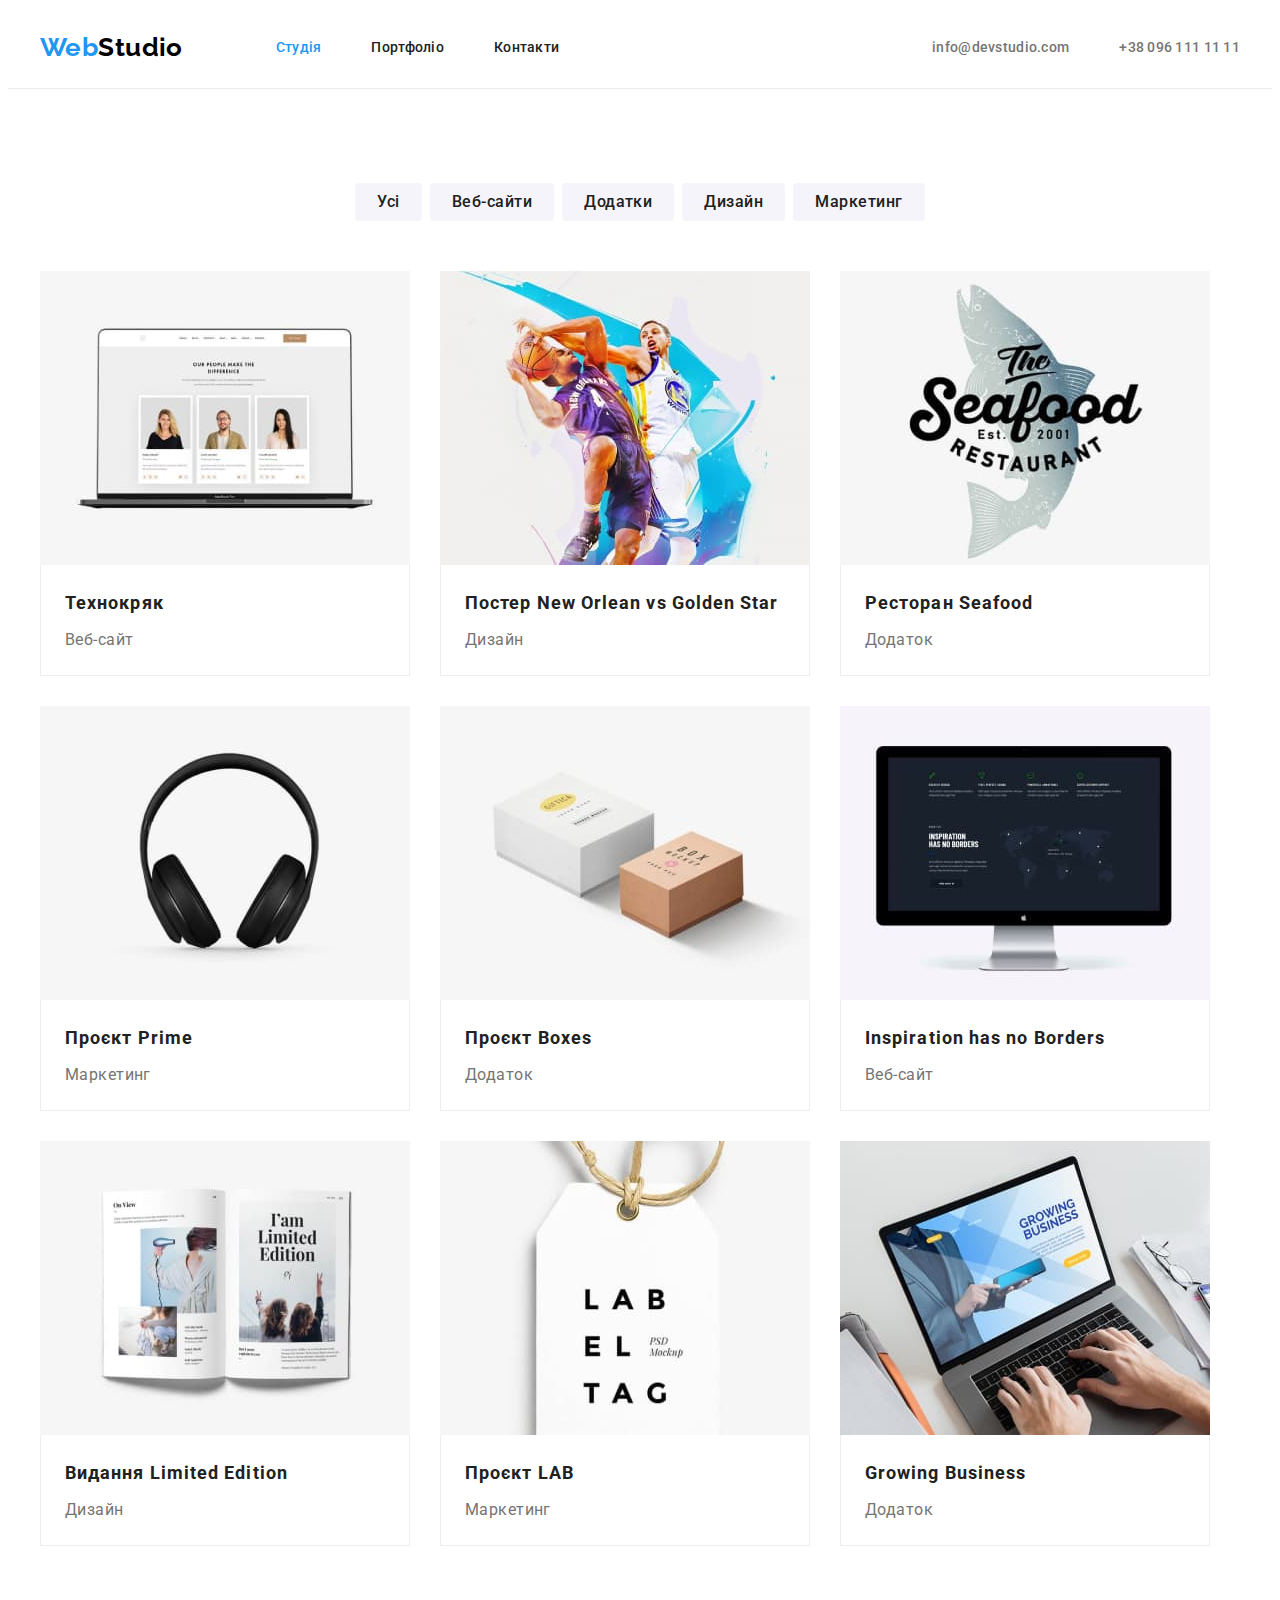
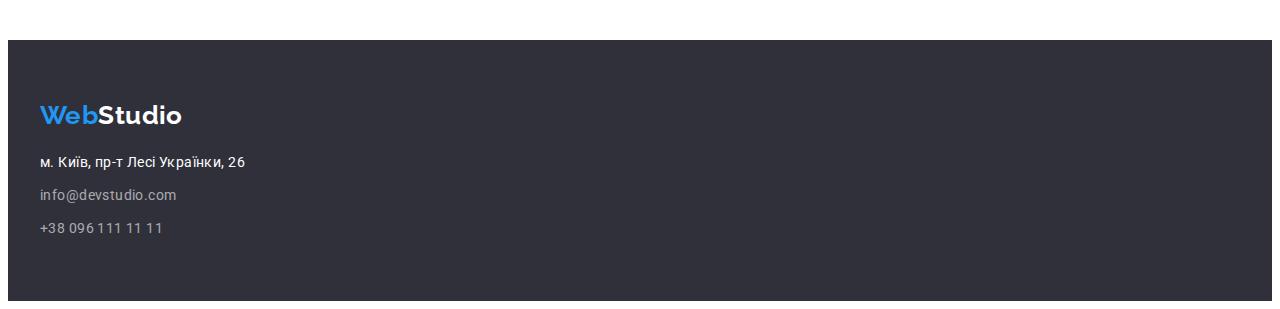
==== portfolio.html @ 428d8278 "Initial commit" ====
<!DOCTYPE html>
<html lang="uk">
  <head>
    <meta charset="UTF-8" />
    <meta
      http-equiv="X-UA-Compatible"
      content="IE=edge"
    />
    <meta
      name="viewport"
      content="width=device-width, initial-scale=1.0"
    />
    <title>Portfolio</title>
    <link
      rel="preconnect"
      href="https://fonts.googleapis.com"
    />
    <link
      rel="preconnect"
      href="https://fonts.gstatic.com"
      crossorigin
    />
    <link
      href="https://fonts.googleapis.com/css2?family=Raleway:wght@700&family=Roboto:wght@400;500;700;900&display=swap"
      rel="stylesheet"
    />
    <link
      rel="stylesheet"
      href="https://cdnjs.cloudflare.com/ajax/libs/modern-normalize/1.1.0/modern-normalize.min.css"
      integrity="sha512-wpPYUAdjBVSE4KJnH1VR1HeZfpl1ub8YT/NKx4PuQ5NmX2tKuGu6U/JRp5y+Y8XG2tV+wKQpNHVUX03MfMFn9Q=="
      crossorigin="anonymous"
      referrerpolicy="no-referrer"
    />
    <link
      rel="stylesheet"
      href="./css/styles.css"
    />
  </head>
  <body>
    <header class="page-header">
      <div class="container header-container">
        <nav class="nav-header">
          <a
            class="logo logo-first"
            lang="en"
            href="./index.html"
            >Web<span class="logo-header">Studio</span></a
          >
          <ul class="list nav-list">
            <li>
              <a
                class="nav-link link-current"
                href="./index.html"
                >Студія</a
              >
            </li>
            <li>
              <a
                class="nav-link"
                href="./portfolio.html"
                >Портфоліо</a
              >
            </li>
            <li>
              <a
                class="nav-link"
                href="#"
                >Контакти</a
              >
            </li>
          </ul>
        </nav>
        <div class="contact-box">
          <ul class="list contact-list">
            <li>
              <a
                class="contact-link"
                href="mailto:info@devstudio.com"
                >info@devstudio.com</a
              >
            </li>
            <li>
              <a
                class="contact-link"
                href="tel:+380961111111"
                >+38 096 111 11 11</a
              >
            </li>
          </ul>
        </div>
      </div>
    </header>
    <main>
      <section class="section section-portfolio">
        <div class="container">
          <h1 class="visually-hidden">Наші роботи</h1>
          <ul class="list button-list">
            <li class="button-item">
              <button
                class="button-portfolio"
                type="button"
              >
                Усі
              </button>
            </li>
            <li class="button-item">
              <button
                class="button-portfolio"
                type="button"
              >
                Веб-сайти
              </button>
            </li>
            <li class="button-item">
              <button
                class="button-portfolio"
                type="button"
              >
                Додатки
              </button>
            </li>
            <li class="button-item">
              <button
                class="button-portfolio"
                type="button"
              >
                Дизайн
              </button>
            </li>
            <li class="button-item">
              <button
                class="button-portfolio"
                type="button"
              >
                Маркетинг
              </button>
            </li>
          </ul>
          <ul class="list cards-list">
            <li class="card-item">
              <a
                class="cards-image"
                href=""
                ><img
                  src="./images/work1.jpg"
                  alt="Екран з картками співробітників"
                  width="370"
              /></a>
              <div class="works-box">
                <h2 class="works-title">Технокряк</h2>
                <p class="works-sub-title">Веб-сайт</p>
              </div>
            </li>
            <li class="card-item">
              <a
                class="cards-image"
                href=""
                ><img
                  src="./images/work2.jpg"
                  alt="Два баскетболисти з м'ячем"
                  width="370"
              /></a>
              <div class="works-box">
                <h2 class="works-title">
                  Постер <span lang="en">New Orlean vs Golden Star</span>
                </h2>
                <p class="works-sub-title">Дизайн</p>
              </div>
            </li>
            <li class="card-item">
              <a
                class="cards-image"
                href=""
                ><img
                  src="./images/work3.jpg"
                  alt="Логотип ресторану морської кухні"
                  width="370"
              /></a>
              <div class="works-box">
                <h2 class="works-title">
                  Ресторан <span lang="en">Seafood</span>
                </h2>
                <p class="works-sub-title">Додаток</p>
              </div>
            </li>
            <li class="card-item">
              <a
                class="cards-image"
                href=""
                ><img
                  src="./images/work4.jpg"
                  alt="Навушники"
                  width="370"
              /></a>
              <div class="works-box">
                <h2 class="works-title">Проєкт <span lang="en">Prime</span></h2>
                <p class="works-sub-title">Маркетинг</p>
              </div>
            </li>
            <li class="card-item">
              <a
                class="cards-image"
                href=""
                ><img
                  src="./images/work5.jpg"
                  alt="Дві коробки"
                  width="370"
              /></a>
              <div class="works-box">
                <h2 class="works-title">Проєкт <span lang="en">Boxes</span></h2>
                <p class="works-sub-title">Додаток</p>
              </div>
            </li>
            <li class="card-item">
              <a
                class="cards-image"
                href=""
                ><img
                  src="./images/work6.jpg"
                  alt="Комп'ютер"
                  width="370"
              /></a>
              <div class="works-box">
                <h2
                  lang="en"
                  class="works-title"
                >
                  Inspiration has no Borders
                </h2>
                <p class="works-sub-title">Веб-сайт</p>
              </div>
            </li>
            <li class="card-item">
              <a
                class="cards-image"
                href=""
                ><img
                  src="./images/work7.jpg"
                  alt="Відкрита книга"
                  width="370"
              /></a>
              <div class="works-box">
                <h2 class="works-title">
                  Видання <span lang="en">Limited Edition</span>
                </h2>
                <p class="works-sub-title">Дизайн</p>
              </div>
            </li>
            <li class="card-item">
              <a
                class="cards-image"
                href=""
                ><img
                  src="./images/work8.jpg"
                  alt="Етикетка"
                  width="370"
              /></a>
              <div class="works-box">
                <h2 class="works-title">Проєкт <span lang="en">LAB</span></h2>
                <p class="works-sub-title">Маркетинг</p>
              </div>
            </li>
            <li class="card-item">
              <a
                class="cards-image"
                href=""
                ><img
                  src="./images/work9.jpg"
                  alt="Робота на ноутбуці"
                  width="370"
              /></a>
              <div class="works-box">
                <h2
                  class="works-title"
                  lang="en"
                >
                  Growing Business
                </h2>
                <p class="works-sub-title">Додаток</p>
              </div>
            </li>
          </ul>
        </div>
      </section>
    </main>
    <footer class="footer">
      <div class="container">
        <a
          class="logo logo-second"
          lang="en"
          href="./index.html"
          >Web<span class="logo-footer">Studio</span></a
        >
        <address>
          <ul class="list">
            <li class="address-item">
              <a
                class="footer-address link"
                href="https://goo.gl/maps/CPtrU1FHBa2aNyZL9"
                target="_blank"
                rel="noopener noreferrer nofollow"
                >м. Київ, пр-т Лесі Українки, 26</a
              >
            </li>
            <li class="address-item">
              <a
                class="footer-link link"
                href="mailto:info@devstudio.com"
                >info@devstudio.com</a
              >
            </li>
            <li class="address-item">
              <a
                class="footer-link link"
                href="tel:+380961111111"
                >+38 096 111 11 11</a
              >
            </li>
          </ul>
        </address>
      </div>
    </footer>
  </body>
</html>
---- css/styles.css ----
:root {
  --primary-text-color: #757575;
  --primary-dark-color: #212121;
  --secondary-dark-color: #000000;
  --accent-color: #2196f3;
  --primary-light-color: #ffffff;
  --background-dark-color: #2f303a;
  --background-light-color: #f5f5f5;
  --background-secondary-light: #f5f4fa;
  --accent-secondary-color: #188ce8;
  --secondary-light-color: rgba(255, 255, 255, 0.6);
  --border-color: #ececec;
  --border-card-color: #eeeeee;
}

body {
  background-color: var(--primary-light-color);
  color: var(--primary-text-color);
  font-family: "Roboto", sans-serif;
  letter-spacing: 0.03em;
  font-size: 14px;
}

p,
h1,
h2,
h3,
h4,
h5,
h6 {
  margin: 0;
}
ul,
ol {
  margin: 0;
  padding-left: 0;
}
button {
  cursor: pointer;
}
address {
  font-style: normal;
}
img {
  display: block;
}

/*--------------------------HEADER---------------------------*/
.container {
  width: 1200px;
  padding-left: 15px;
  padding-right: 15px;
  margin: 0 auto;
  /*outline: 2px solid red;*/
}

.page-header {
  padding-top: 24px;
  padding-bottom: 25px;
  border-bottom: 1px solid var(--border-color);
}

.section {
  padding-top: 94px;
  padding-bottom: 94px;
  margin: 0 auto;
}

.nav-header,
.nav-list,
.header-container,
.contact-list {
  display: flex;
  align-items: center;
}

.header-container {
  justify-content: space-between;
}

.nav-list,
.contact-list {
  gap: 50px;
}

.logo {
  font-family: "Raleway";
  font-weight: 700;
  font-size: 26px;
  line-height: 1.19;
  color: var(--accent-color);
  text-decoration: none;
}

.logo-first {
  margin-right: 93px;
}
.logo-header {
  color: var(--secondary-dark-color);
}

.logo-footer {
  color: var(--primary-light-color);
}

.logo-second {
  display: inline-block;
  margin-bottom: 20px;
}

.list {
  list-style: none;
}

.nav-link,
.contact-link {
  font-weight: 500;
  line-height: 1.14;
  letter-spacing: 0.02em;
  text-decoration: none;
}

.nav-link {
  color: var(--primary-dark-color);
}

.contact-link {
  color: var(--primary-text-color);
}

.nav-link:hover,
.nav-link:focus {
  color: var(--accent-color);
}

.contact-link:hover,
.contact-link:focus {
  color: var(--accent-color);
}

.link-current {
  color: var(--accent-color);
}

.link {
  text-decoration: none;
}

/*--------------------HERO---------------------------*/

.main-title {
  max-width: 696px;
  height: 120px;
  margin: 0 auto;
  font-weight: 900;
  font-size: 44px;
  line-height: 1.36;
  letter-spacing: 0.06em;
  text-transform: uppercase;
  color: var(--primary-light-color);
}

.button {
  display: inline-block;
  box-sizing: border-box;
  padding: 10px 32px;
  margin-top: 30px;
  font-family: inherit;
  font-weight: 700;
  font-size: 16px;
  line-height: 1.88;
  letter-spacing: 0.06em;
  color: var(--primary-light-color);
  background-color: var(--accent-color);
  box-shadow: 0px 4px 4px rgba(0, 0, 0, 0.15);
  border-radius: 4px;
  border-color: transparent;
}

.button:hover {
  background-color: var(--accent-secondary-color);
}

/*----------------НАШІ ПЕРЕВАГИ-------------------------*/

.main-section {
  background-color: var(--background-dark-color);
  text-align: center;
  padding-top: 200px;
  padding-bottom: 200px;
}

.visually-hidden {
  position: absolute;
  width: 1px;
  height: 1px;
  margin: -1px;
  border: 0;
  padding: 0;
  white-space: nowrap;
  clip-path: inset(100%);
  clip: rect(0 0 0 0);
  overflow: hidden;
}

.benefits-list {
  display: flex;
  gap: 30px;
}

.section-title {
  margin-bottom: 50px;
  font-size: 36px;
  line-height: 1.17;
  text-align: center;
  color: var(--primary-dark-color);
}

.content-titles {
  margin-bottom: 10px;
  font-size: 14px;
  line-height: 1.14;
  text-transform: uppercase;
  color: var(--primary-dark-color);
}

.text {
  line-height: 1.71;
  color: var(--primary-text-color);
}

/*---------------------ЧИМ МИ ЗАЙМАЄМОСЯ-------------------------*/

.work-section {
  padding-top: 0px;
}

.work-list {
  display: flex;
  gap: 30px;
  margin-top: 50px;
}

.work-item {
  flex-basis: calc((100% - 60px) / 3);
}

/*------------------------------------НАША КОМАНДА-----------------------------*/

.section-team {
  background-color: var(--background-secondary-light);
}

.staff-box {
  padding-top: 30px;
  padding-bottom: 30px;
}
.team-item {
  background-color: var(--primary-light-color);
}

.team-list {
  display: flex;
  gap: 30px;
}

.team-item {
  width: calc((100% -90px) / 4);
}

.staff-title {
  margin-bottom: 10px;
  font-weight: 500;
  font-size: 16px;
  line-height: 1.19;
  text-align: center;
  color: var(--primary-dark-color);
}

.staff-position {
  font-size: 16px;
  line-height: 1.19;
  text-align: center;
}

/*---------------------FOOTER---------------------------------*/
.footer {
  background-color: #2f303a;
  padding-top: 60px;
  padding-bottom: 60px;
}

.footer-address {
  display: inline-block;
  line-height: 1.71;
  color: var(--primary-light-color);
}

.address-item:not(:last-child) {
  margin-bottom: 9px;
}

.footer-link {
  display: inline-block;
  font-style: normal;
  line-height: 1.71;
  color: var(--secondary-light-color);
}

.footer-link:hover,
.footer-link:focus {
  color: var(--accent-color);
}

/*----------------------PORTFOLIO------------------------------*/
.works-title {
  font-size: 18px;
  line-height: 2;
  letter-spacing: 0.06em;
  color: var(--primary-dark-color);
}

.works-sub-title {
  font-size: 16px;
  line-height: 1.88;
  color: var(--primary-text-color);
}

.button-portfolio {
  display: block;
  padding: 6px 22px;
  background: var(--background-secondary-light);
  border-radius: 4px;
  font-family: inherit;
  font-weight: 500;
  font-size: 16px;
  line-height: 1.62;
  text-align: center;
  letter-spacing: 0.03em;
  color: var(--primary-dark-color);
  border-radius: 4px;
  border: transparent;
}

.button-portfolio:hover,
.button-portfolio:focus {
  background-color: var(--accent-color);
  color: var(--primary-light-color);
}

.button-list {
  display: flex;
  justify-content: center;
  gap: 8px;
  margin-bottom: 50px;
}

.cards-list {
  display: flex;
  gap: 30px;
  flex-wrap: wrap;
  flex-basis: calc((100% - 60px) / 3);
}

.works-box {
  padding: 20px 24px;
  border: 1px solid var(--border-card-color);
  border-top: none;
}

.works-title {
  margin-bottom: 4px;
}
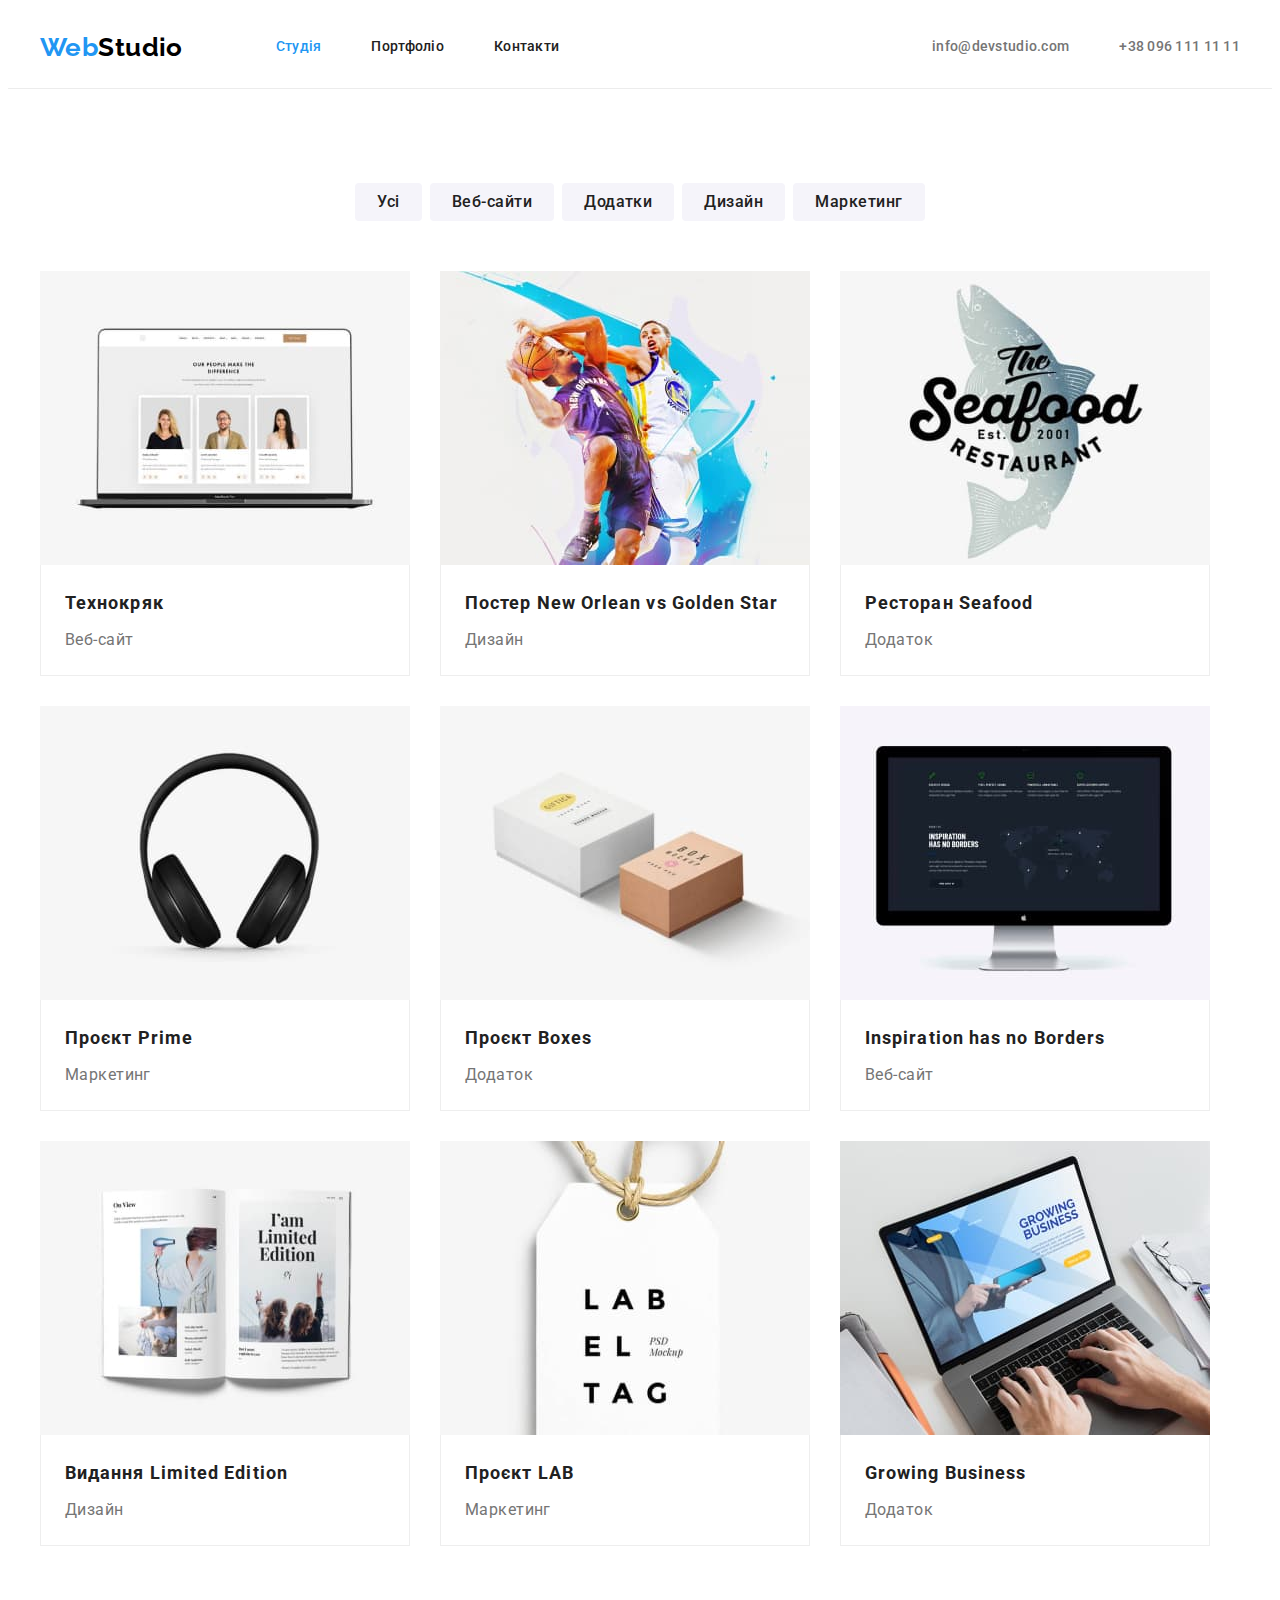
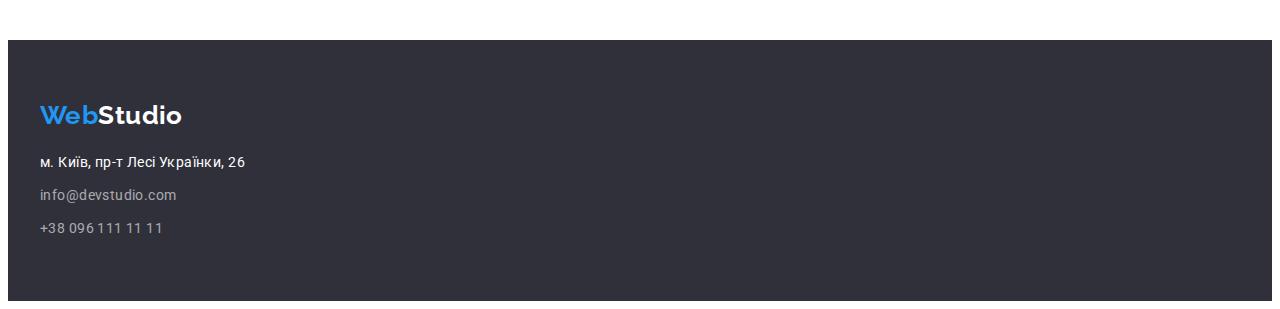
==== commit b466b308: "add styles icons in footer, add styles in portfolio" ====
--- a/portfolio.html
+++ b/portfolio.html
@@ -2,24 +2,11 @@
 <html lang="uk">
   <head>
     <meta charset="UTF-8" />
-    <meta
-      http-equiv="X-UA-Compatible"
-      content="IE=edge"
-    />
-    <meta
-      name="viewport"
-      content="width=device-width, initial-scale=1.0"
-    />
+    <meta http-equiv="X-UA-Compatible" content="IE=edge" />
+    <meta name="viewport" content="width=device-width, initial-scale=1.0" />
     <title>Portfolio</title>
-    <link
-      rel="preconnect"
-      href="https://fonts.googleapis.com"
-    />
-    <link
-      rel="preconnect"
-      href="https://fonts.gstatic.com"
-      crossorigin
-    />
+    <link rel="preconnect" href="https://fonts.googleapis.com" />
+    <link rel="preconnect" href="https://fonts.gstatic.com" crossorigin />
     <link
       href="https://fonts.googleapis.com/css2?family=Raleway:wght@700&family=Roboto:wght@400;500;700;900&display=swap"
       rel="stylesheet"
@@ -31,60 +18,34 @@
       crossorigin="anonymous"
       referrerpolicy="no-referrer"
     />
-    <link
-      rel="stylesheet"
-      href="./css/styles.css"
-    />
+    <link rel="stylesheet" href="./css/styles.css" />
   </head>
   <body>
     <header class="page-header">
       <div class="container header-container">
         <nav class="nav-header">
-          <a
-            class="logo logo-first"
-            lang="en"
-            href="./index.html"
+          <a class="logo logo-first" lang="en" href="./index.html"
             >Web<span class="logo-header">Studio</span></a
           >
           <ul class="list nav-list">
             <li>
-              <a
-                class="nav-link link-current"
-                href="./index.html"
-                >Студія</a
-              >
+              <a class="nav-link link-current" href="./index.html">Студія</a>
             </li>
             <li>
-              <a
-                class="nav-link"
-                href="./portfolio.html"
-                >Портфоліо</a
-              >
+              <a class="nav-link" href="./portfolio.html">Портфоліо</a>
             </li>
             <li>
-              <a
-                class="nav-link"
-                href="#"
-                >Контакти</a
-              >
+              <a class="nav-link" href="#">Контакти</a>
             </li>
           </ul>
         </nav>
         <div class="contact-box">
           <ul class="list contact-list">
             <li>
-              <a
-                class="contact-link"
-                href="mailto:info@devstudio.com"
-                >info@devstudio.com</a
-              >
+              <a class="contact-link" href="mailto:info@devstudio.com">info@devstudio.com</a>
             </li>
             <li>
-              <a
-                class="contact-link"
-                href="tel:+380961111111"
-                >+38 096 111 11 11</a
-              >
+              <a class="contact-link" href="tel:+380961111111">+38 096 111 11 11</a>
             </li>
           </ul>
         </div>
@@ -96,188 +57,104 @@
           <h1 class="visually-hidden">Наші роботи</h1>
           <ul class="list button-list">
             <li class="button-item">
-              <button
-                class="button-portfolio"
-                type="button"
-              >
-                Усі
-              </button>
+              <button class="button-portfolio" type="button">Усі</button>
             </li>
             <li class="button-item">
-              <button
-                class="button-portfolio"
-                type="button"
-              >
-                Веб-сайти
-              </button>
+              <button class="button-portfolio" type="button">Веб-сайти</button>
             </li>
             <li class="button-item">
-              <button
-                class="button-portfolio"
-                type="button"
-              >
-                Додатки
-              </button>
+              <button class="button-portfolio" type="button">Додатки</button>
             </li>
             <li class="button-item">
-              <button
-                class="button-portfolio"
-                type="button"
-              >
-                Дизайн
-              </button>
+              <button class="button-portfolio" type="button">Дизайн</button>
             </li>
             <li class="button-item">
-              <button
-                class="button-portfolio"
-                type="button"
-              >
-                Маркетинг
-              </button>
+              <button class="button-portfolio" type="button">Маркетинг</button>
             </li>
           </ul>
           <ul class="list cards-list">
             <li class="card-item">
-              <a
-                class="cards-image"
-                href=""
-                ><img
-                  src="./images/work1.jpg"
-                  alt="Екран з картками співробітників"
-                  width="370"
-              /></a>
-              <div class="works-box">
-                <h2 class="works-title">Технокряк</h2>
-                <p class="works-sub-title">Веб-сайт</p>
-              </div>
+              <a class="cards-link link" href=""
+                ><img src="./images/work1.jpg" alt="Екран з картками співробітників" width="370" />
+                <div class="works-box">
+                  <h2 class="works-title">Технокряк</h2>
+                  <p class="works-sub-title">Веб-сайт</p>
+                </div>
+              </a>
             </li>
             <li class="card-item">
-              <a
-                class="cards-image"
-                href=""
-                ><img
-                  src="./images/work2.jpg"
-                  alt="Два баскетболисти з м'ячем"
-                  width="370"
-              /></a>
-              <div class="works-box">
-                <h2 class="works-title">
-                  Постер <span lang="en">New Orlean vs Golden Star</span>
-                </h2>
-                <p class="works-sub-title">Дизайн</p>
-              </div>
+              <a class="cards-link link" href=""
+                ><img src="./images/work2.jpg" alt="Два баскетболисти з м'ячем" width="370" />
+                <div class="works-box">
+                  <h2 class="works-title">
+                    Постер <span lang="en">New Orlean vs Golden Star</span>
+                  </h2>
+                  <p class="works-sub-title">Дизайн</p>
+                </div></a
+              >
             </li>
             <li class="card-item">
-              <a
-                class="cards-image"
-                href=""
-                ><img
-                  src="./images/work3.jpg"
-                  alt="Логотип ресторану морської кухні"
-                  width="370"
-              /></a>
-              <div class="works-box">
-                <h2 class="works-title">
-                  Ресторан <span lang="en">Seafood</span>
-                </h2>
-                <p class="works-sub-title">Додаток</p>
-              </div>
+              <a class="cards-link link" href=""
+                ><img src="./images/work3.jpg" alt="Логотип ресторану морської кухні" width="370" />
+                <div class="works-box">
+                  <h2 class="works-title">Ресторан <span lang="en">Seafood</span></h2>
+                  <p class="works-sub-title">Додаток</p>
+                </div></a
+              >
             </li>
             <li class="card-item">
-              <a
-                class="cards-image"
-                href=""
-                ><img
-                  src="./images/work4.jpg"
-                  alt="Навушники"
-                  width="370"
-              /></a>
-              <div class="works-box">
-                <h2 class="works-title">Проєкт <span lang="en">Prime</span></h2>
-                <p class="works-sub-title">Маркетинг</p>
-              </div>
+              <a class="cards-link link" href=""
+                ><img src="./images/work4.jpg" alt="Навушники" width="370" />
+                <div class="works-box">
+                  <h2 class="works-title">Проєкт <span lang="en">Prime</span></h2>
+                  <p class="works-sub-title">Маркетинг</p>
+                </div></a
+              >
             </li>
             <li class="card-item">
-              <a
-                class="cards-image"
-                href=""
-                ><img
-                  src="./images/work5.jpg"
-                  alt="Дві коробки"
-                  width="370"
-              /></a>
-              <div class="works-box">
-                <h2 class="works-title">Проєкт <span lang="en">Boxes</span></h2>
-                <p class="works-sub-title">Додаток</p>
-              </div>
+              <a class="cards-link link" href=""
+                ><img src="./images/work5.jpg" alt="Дві коробки" width="370" />
+                <div class="works-box">
+                  <h2 class="works-title">Проєкт <span lang="en">Boxes</span></h2>
+                  <p class="works-sub-title">Додаток</p>
+                </div></a
+              >
             </li>
             <li class="card-item">
-              <a
-                class="cards-image"
-                href=""
-                ><img
-                  src="./images/work6.jpg"
-                  alt="Комп'ютер"
-                  width="370"
-              /></a>
-              <div class="works-box">
-                <h2
-                  lang="en"
-                  class="works-title"
-                >
-                  Inspiration has no Borders
-                </h2>
-                <p class="works-sub-title">Веб-сайт</p>
-              </div>
+              <a class="cards-link link" href=""
+                ><img src="./images/work6.jpg" alt="Комп'ютер" width="370" />
+                <div class="works-box">
+                  <h2 lang="en" class="works-title">Inspiration has no Borders</h2>
+                  <p class="works-sub-title">Веб-сайт</p>
+                </div></a
+              >
             </li>
             <li class="card-item">
-              <a
-                class="cards-image"
-                href=""
-                ><img
-                  src="./images/work7.jpg"
-                  alt="Відкрита книга"
-                  width="370"
-              /></a>
-              <div class="works-box">
-                <h2 class="works-title">
-                  Видання <span lang="en">Limited Edition</span>
-                </h2>
-                <p class="works-sub-title">Дизайн</p>
-              </div>
+              <a class="cards-link link" href=""
+                ><img src="./images/work7.jpg" alt="Відкрита книга" width="370" />
+                <div class="works-box">
+                  <h2 class="works-title">Видання <span lang="en">Limited Edition</span></h2>
+                  <p class="works-sub-title">Дизайн</p>
+                </div></a
+              >
             </li>
             <li class="card-item">
-              <a
-                class="cards-image"
-                href=""
-                ><img
-                  src="./images/work8.jpg"
-                  alt="Етикетка"
-                  width="370"
-              /></a>
-              <div class="works-box">
-                <h2 class="works-title">Проєкт <span lang="en">LAB</span></h2>
-                <p class="works-sub-title">Маркетинг</p>
-              </div>
+              <a class="cards-link link" href=""
+                ><img src="./images/work8.jpg" alt="Етикетка" width="370" />
+                <div class="works-box">
+                  <h2 class="works-title">Проєкт <span lang="en">LAB</span></h2>
+                  <p class="works-sub-title">Маркетинг</p>
+                </div></a
+              >
             </li>
             <li class="card-item">
-              <a
-                class="cards-image"
-                href=""
-                ><img
-                  src="./images/work9.jpg"
-                  alt="Робота на ноутбуці"
-                  width="370"
-              /></a>
-              <div class="works-box">
-                <h2
-                  class="works-title"
-                  lang="en"
-                >
-                  Growing Business
-                </h2>
-                <p class="works-sub-title">Додаток</p>
-              </div>
+              <a class="cards-link link" href=""
+                ><img src="./images/work9.jpg" alt="Робота на ноутбуці" width="370" />
+                <div class="works-box">
+                  <h2 class="works-title" lang="en">Growing Business</h2>
+                  <p class="works-sub-title">Додаток</p>
+                </div></a
+              >
             </li>
           </ul>
         </div>
@@ -285,10 +162,7 @@
     </main>
     <footer class="footer">
       <div class="container">
-        <a
-          class="logo logo-second"
-          lang="en"
-          href="./index.html"
+        <a class="logo logo-second" lang="en" href="./index.html"
           >Web<span class="logo-footer">Studio</span></a
         >
         <address>
@@ -303,18 +177,10 @@
               >
             </li>
             <li class="address-item">
-              <a
-                class="footer-link link"
-                href="mailto:info@devstudio.com"
-                >info@devstudio.com</a
-              >
+              <a class="footer-link link" href="mailto:info@devstudio.com">info@devstudio.com</a>
             </li>
             <li class="address-item">
-              <a
-                class="footer-link link"
-                href="tel:+380961111111"
-                >+38 096 111 11 11</a
-              >
+              <a class="footer-link link" href="tel:+380961111111">+38 096 111 11 11</a>
             </li>
           </ul>
         </address>
--- a/css/styles.css
+++ b/css/styles.css
@@ -16,7 +16,7 @@
 body {
   background-color: var(--primary-light-color);
   color: var(--primary-text-color);
-  font-family: "Roboto", sans-serif;
+  font-family: 'Roboto', sans-serif;
   letter-spacing: 0.03em;
   font-size: 14px;
 }
@@ -84,7 +84,7 @@
 }
 
 .logo {
-  font-family: "Raleway";
+  font-family: 'Raleway';
   font-weight: 700;
   font-size: 26px;
   line-height: 1.19;
@@ -112,8 +112,21 @@
   list-style: none;
 }
 
+.mail-icon {
+  margin-right: 10px;
+  fill: currentColor;
+}
+
+.phone-icon {
+  margin-right: 10px;
+  fill: currentColor;
+  padding: 0;
+}
+
 .nav-link,
 .contact-link {
+  display: flex;
+  align-items: center;
   font-weight: 500;
   line-height: 1.14;
   letter-spacing: 0.02em;
@@ -147,6 +160,20 @@
 }
 
 /*--------------------HERO---------------------------*/
+.main-section {
+  max-width: 1600px;
+  height: 600px;
+  margin: 0 auto;
+  background-color: var(--background-dark-color);
+  background-image: linear-gradient(to right, rgba(47, 48, 58, 0.4), rgba(47, 48, 58, 0.4)),
+    url(../images/hero.jpg);
+  background-repeat: no-repeat;
+  background-position: center;
+  background-size: cover;
+  text-align: center;
+  padding-top: 200px;
+  padding-bottom: 200px;
+}
 
 .main-title {
   max-width: 696px;
@@ -183,13 +210,6 @@
 
 /*----------------НАШІ ПЕРЕВАГИ-------------------------*/
 
-.main-section {
-  background-color: var(--background-dark-color);
-  text-align: center;
-  padding-top: 200px;
-  padding-bottom: 200px;
-}
-
 .visually-hidden {
   position: absolute;
   width: 1px;
@@ -208,6 +228,17 @@
   gap: 30px;
 }
 
+.benefits-box {
+  display: flex;
+  width: 270px;
+  height: 120px;
+  justify-content: center;
+  align-items: center;
+  margin-bottom: 30px;
+  background-color: var(--background-secondary-light);
+  border-radius: 4px;
+}
+
 .section-title {
   margin-bottom: 50px;
   font-size: 36px;
@@ -257,6 +288,9 @@
 }
 .team-item {
   background-color: var(--primary-light-color);
+  box-shadow: 0px 1px 3px rgba(0, 0, 0, 0.12), 0px 1px 1px rgba(0, 0, 0, 0.14),
+    0px 2px 1px rgba(0, 0, 0, 0.2);
+  border-radius: 0px 0px 4px 4px;
 }
 
 .team-list {
@@ -283,6 +317,67 @@
   text-align: center;
 }
 
+.team-social-list {
+  display: flex;
+  justify-content: center;
+  align-items: center;
+  gap: 10px;
+  margin-bottom: 30px;
+}
+
+.team-social-item {
+  width: 44px;
+  height: 44px;
+}
+
+.team-social-link {
+  width: 100%;
+  height: 100%;
+  border-radius: 50%;
+  display: flex;
+  justify-content: center;
+  align-items: center;
+  fill: #afb1b8;
+}
+
+.team-social-link:hover,
+.team-social-link:focus {
+  background-color: var(--accent-color);
+  fill: var(--primary-light-color);
+}
+
+/*---------------ПОСТІЙНІ КЛІЄНТИ------------------------*/
+.clients-section {
+}
+
+.clients-list {
+  display: flex;
+  gap: 30px;
+}
+
+.clients-item {
+  display: flex;
+}
+
+.clients-link {
+  width: 170px;
+  height: 92px;
+  border: 1px solid #afb1b8;
+  border-radius: 4px;
+  fill: #afb1b8;
+  display: flex;
+  justify-content: center;
+  align-items: center;
+}
+
+.clients-link:hover {
+  fill: var(--accent-color);
+  border: 1px solid var(--accent-color);
+}
+
+.clients-link:hover {
+}
+
 /*---------------------FOOTER---------------------------------*/
 .footer {
   background-color: #2f303a;
@@ -290,6 +385,13 @@
   padding-bottom: 60px;
 }
 
+.footer-container {
+  display: flex;
+  align-items: baseline;
+}
+.footer-address {
+  margin-right: 70px;
+}
 .footer-address {
   display: inline-block;
   line-height: 1.71;
@@ -310,6 +412,35 @@
 .footer-link:hover,
 .footer-link:focus {
   color: var(--accent-color);
+}
+
+.join-title {
+  color: var(--primary-light-color);
+  margin-bottom: 20px;
+}
+.join-list {
+  display: flex;
+  gap: 10px;
+}
+.join-item {
+  width: 44px;
+  height: 44px;
+}
+
+.join-link {
+  width: 100%;
+  height: 100%;
+  display: flex;
+  justify-content: center;
+  align-items: center;
+  border-radius: 50%;
+  fill: var(--primary-light-color);
+  background-color: rgba(255, 255, 255, 0.1);
+}
+
+.join-link:hover,
+.join-link:focus {
+  background-color: var(--accent-color);
 }
 
 /*----------------------PORTFOLIO------------------------------*/
@@ -346,6 +477,8 @@
 .button-portfolio:focus {
   background-color: var(--accent-color);
   color: var(--primary-light-color);
+  box-shadow: 0px 3px 1px rgba(0, 0, 0, 0.1), 0px 1px 2px rgba(0, 0, 0, 0.08),
+    0px 2px 2px rgba(0, 0, 0, 0.12);
 }
 
 .button-list {
@@ -362,10 +495,19 @@
   flex-basis: calc((100% - 60px) / 3);
 }
 
+.cards-link {
+  display: block;
+}
+.cards-link:hover {
+  box-shadow: 0px 1px 1px rgba(0, 0, 0, 0.12), 0px 4px 4px rgba(0, 0, 0, 0.06),
+    1px 4px 6px rgba(0, 0, 0, 0.16);
+}
+
 .works-box {
   padding: 20px 24px;
-  border: 1px solid var(--border-card-color);
+  border: 1px solid rgba(238, 238, 238, 1);
   border-top: none;
+  background-color: rgba(255, 255, 255, 1);
 }
 
 .works-title {
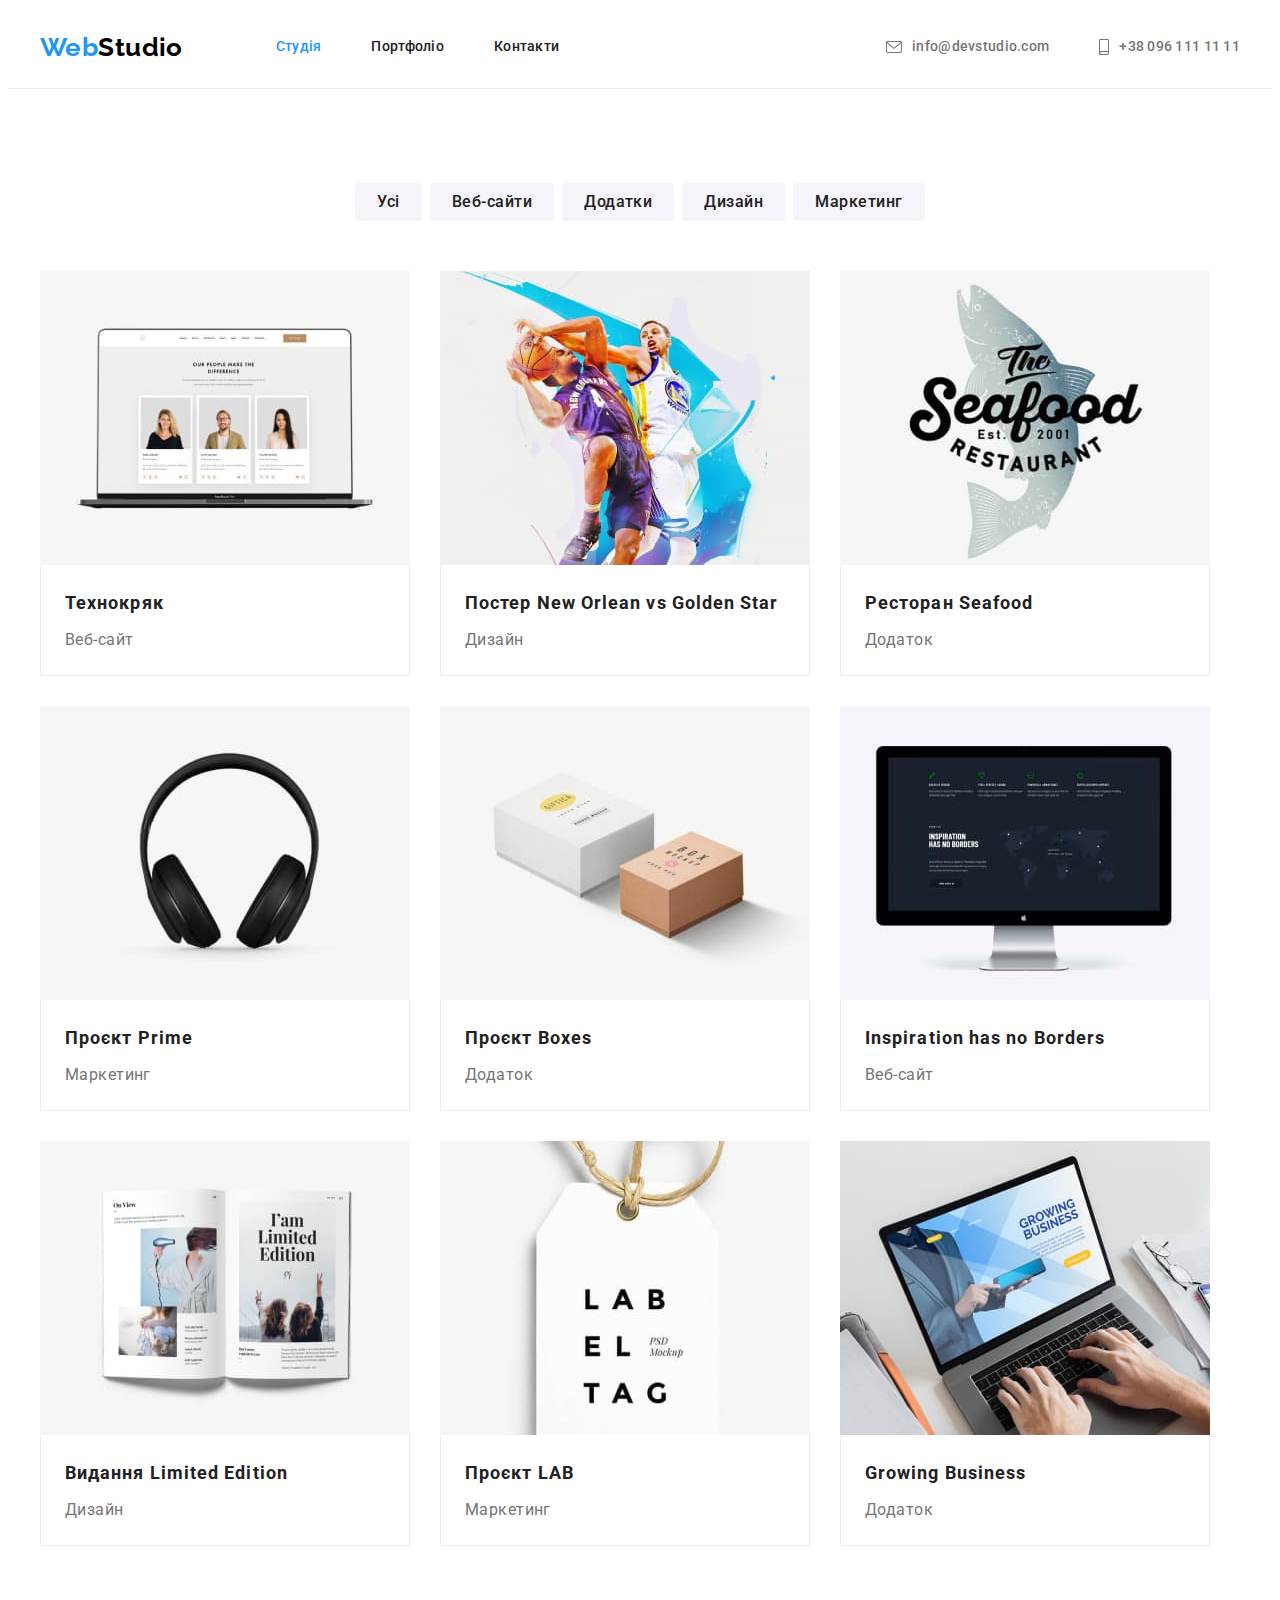
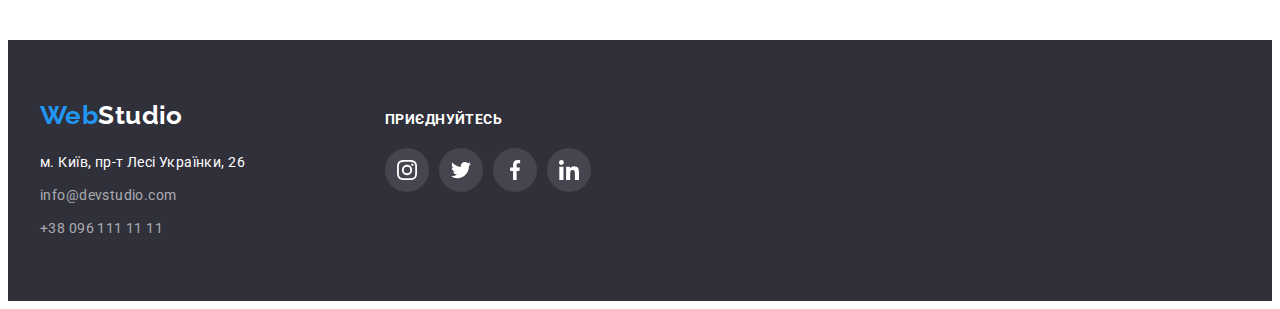
==== commit 03a7b259: "add styles in portfolio(header and footer)" ====
--- a/portfolio.html
+++ b/portfolio.html
@@ -42,10 +42,18 @@
         <div class="contact-box">
           <ul class="list contact-list">
             <li>
-              <a class="contact-link" href="mailto:info@devstudio.com">info@devstudio.com</a>
-            </li>
-            <li>
-              <a class="contact-link" href="tel:+380961111111">+38 096 111 11 11</a>
+              <a class="contact-link" href="mailto:info@devstudio.com">
+                <svg class="mail-icon" width="16" ; height="12">
+                  <use href="./images/icons.svg#envelope"></use></svg
+                >info@devstudio.com
+              </a>
+            </li>
+            <li>
+              <a class="contact-link" href="tel:+380961111111">
+                <svg class="phone-icon" width="10" ; height="16">
+                  <use href="./images/icons.svg#smartphone"></use></svg
+                >+38 096 111 11 11</a
+              >
             </li>
           </ul>
         </div>
@@ -161,8 +169,9 @@
       </section>
     </main>
     <footer class="footer">
-      <div class="container">
-        <a class="logo logo-second" lang="en" href="./index.html"
+      <div class="container footer-container">
+        <div class="footer-address">
+          <a class="logo logo-second" lang="en" href="./index.html"
           >Web<span class="logo-footer">Studio</span></a
         >
         <address>
@@ -184,6 +193,37 @@
             </li>
           </ul>
         </address>
+        </div>
+        <div>
+          <h2 class="content-titles join-title">Приєднуйтесь</h2>
+          <ul class="join-list list">
+            <li class="join-item">
+              <a class="join-link link" href=""><svg width="20" height="20">
+                <use href="./images/icons.svg#instagram"></use>
+              </svg> </a>
+              </a>
+            </li>
+            <li class="join-item">
+              <a class="join-link link" href=""><svg width="20" height="20">
+                <use href="./images/icons.svg#twitter"></use>
+              </svg> </a>
+              </a>
+            </li>
+            <li class="join-item">
+              <a class="join-link link" href=""><svg width="20" height="20">
+                <use href="./images/icons.svg#facebook"></use>
+              </svg> </a>
+              </a>
+            </li>
+            <li class="join-item">
+              <a class="join-link link" href=""><svg width="20" height="20">
+                <use href="./images/icons.svg#linkedin"></use>
+              </svg> </a>
+              </a>
+            </li>
+          </ul>
+          </h2>
+        </div>
       </div>
     </footer>
   </body>
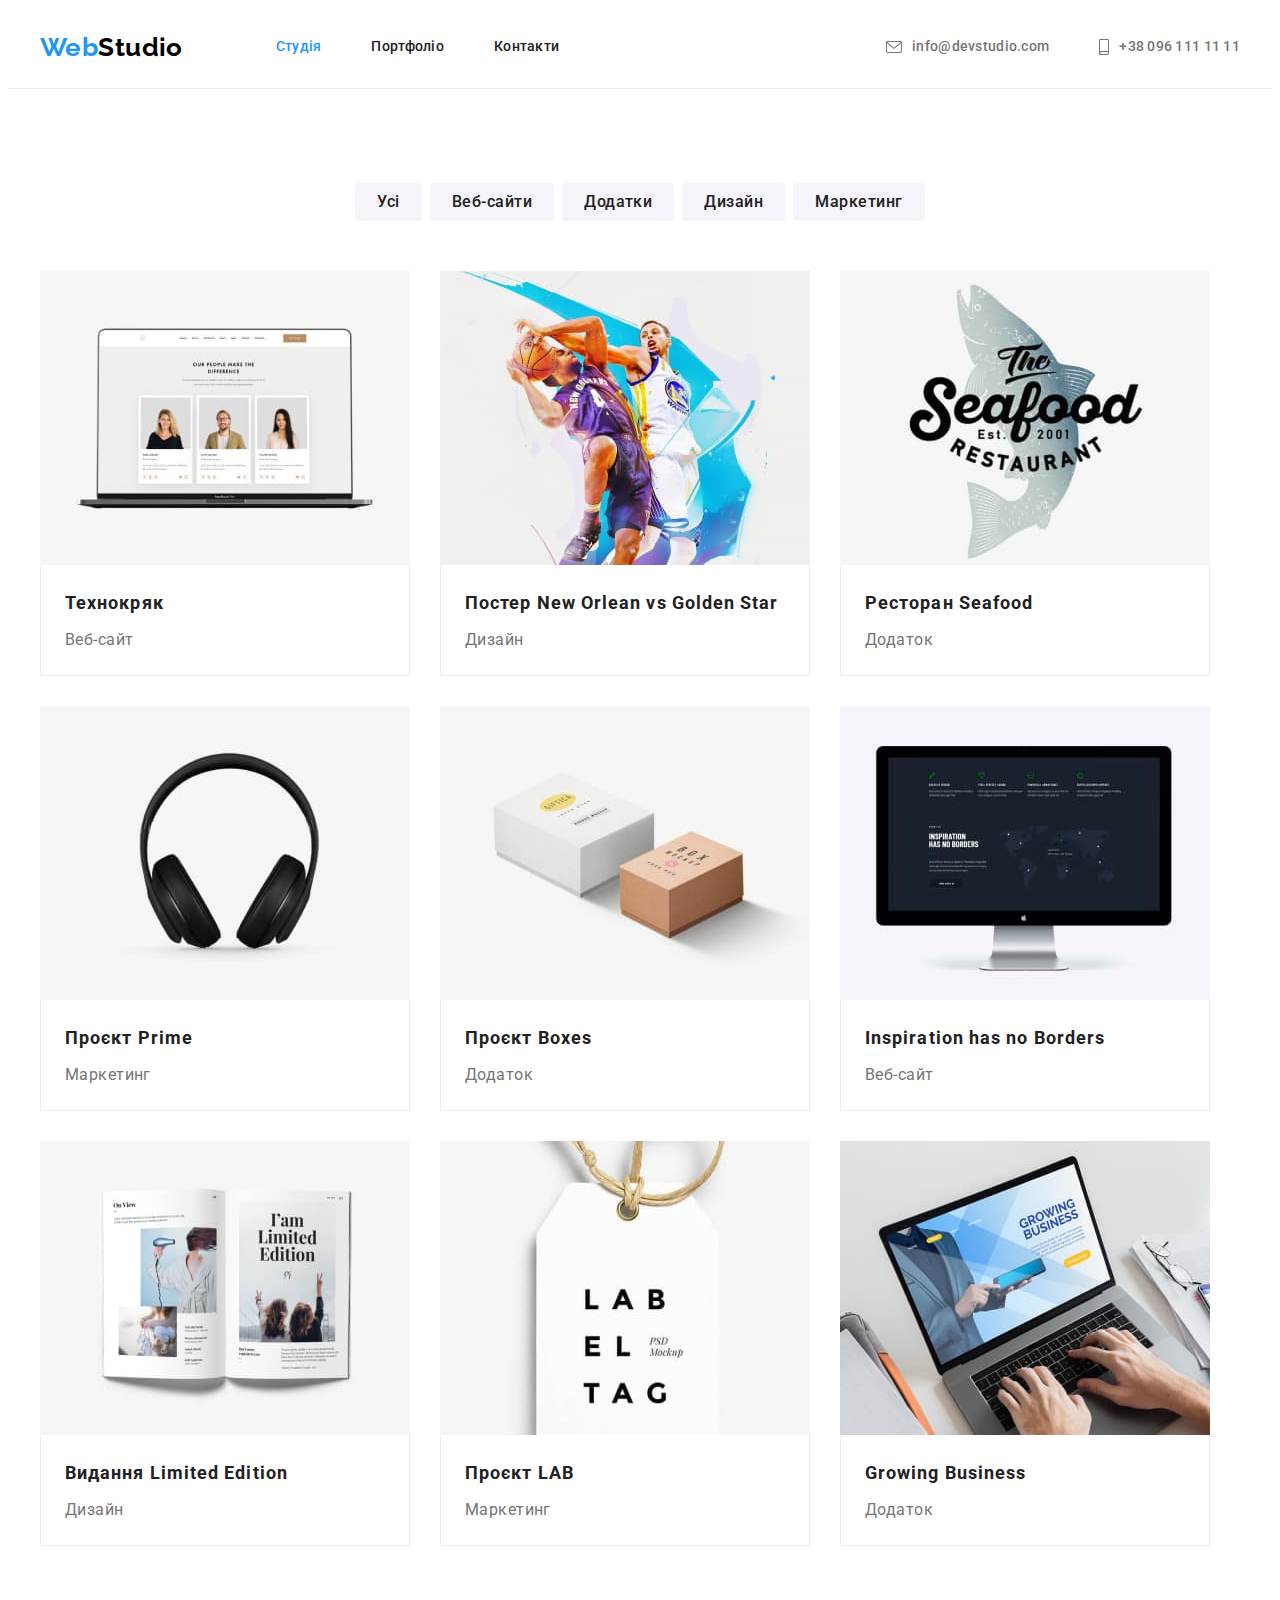
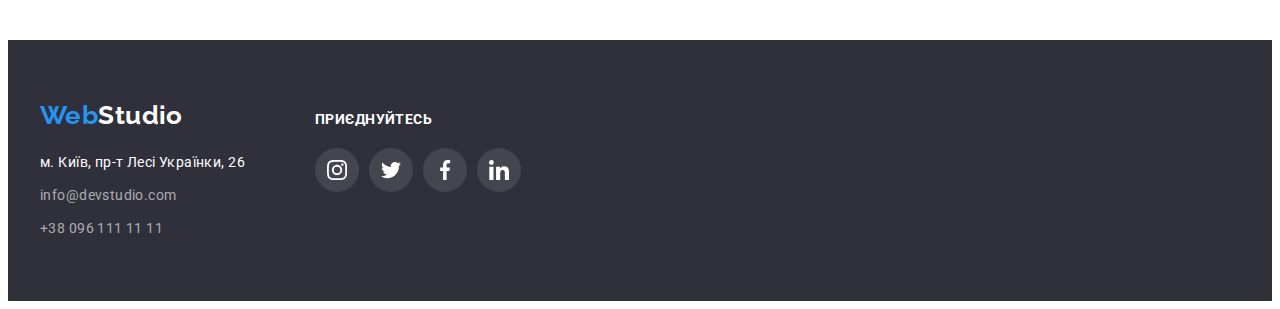
==== commit 7e0e80d1: "add changes" ====
--- a/portfolio.html
+++ b/portfolio.html
@@ -170,7 +170,7 @@
     </main>
     <footer class="footer">
       <div class="container footer-container">
-        <div class="footer-address">
+        <div class="footer-box">
           <a class="logo logo-second" lang="en" href="./index.html"
           >Web<span class="logo-footer">Studio</span></a
         >
--- a/css/styles.css
+++ b/css/styles.css
@@ -204,7 +204,8 @@
   border-color: transparent;
 }
 
-.button:hover {
+.button:hover,
+.button:focus {
   background-color: var(--accent-secondary-color);
 }
 
@@ -315,6 +316,7 @@
   font-size: 16px;
   line-height: 1.19;
   text-align: center;
+  margin-bottom: 16px;
 }
 
 .team-social-list {
@@ -322,7 +324,6 @@
   justify-content: center;
   align-items: center;
   gap: 10px;
-  margin-bottom: 30px;
 }
 
 .team-social-item {
@@ -353,10 +354,6 @@
 .clients-list {
   display: flex;
   gap: 30px;
-}
-
-.clients-item {
-  display: flex;
 }
 
 .clients-link {
@@ -370,12 +367,10 @@
   align-items: center;
 }
 
-.clients-link:hover {
+.clients-link:hover,
+.clients-link:focus {
   fill: var(--accent-color);
   border: 1px solid var(--accent-color);
-}
-
-.clients-link:hover {
 }
 
 /*---------------------FOOTER---------------------------------*/
@@ -389,9 +384,11 @@
   display: flex;
   align-items: baseline;
 }
-.footer-address {
+
+.footer-box {
   margin-right: 70px;
 }
+
 .footer-address {
   display: inline-block;
   line-height: 1.71;
@@ -498,7 +495,8 @@
 .cards-link {
   display: block;
 }
-.cards-link:hover {
+.cards-link:hover,
+.cards-link:focus {
   box-shadow: 0px 1px 1px rgba(0, 0, 0, 0.12), 0px 4px 4px rgba(0, 0, 0, 0.06),
     1px 4px 6px rgba(0, 0, 0, 0.16);
 }
